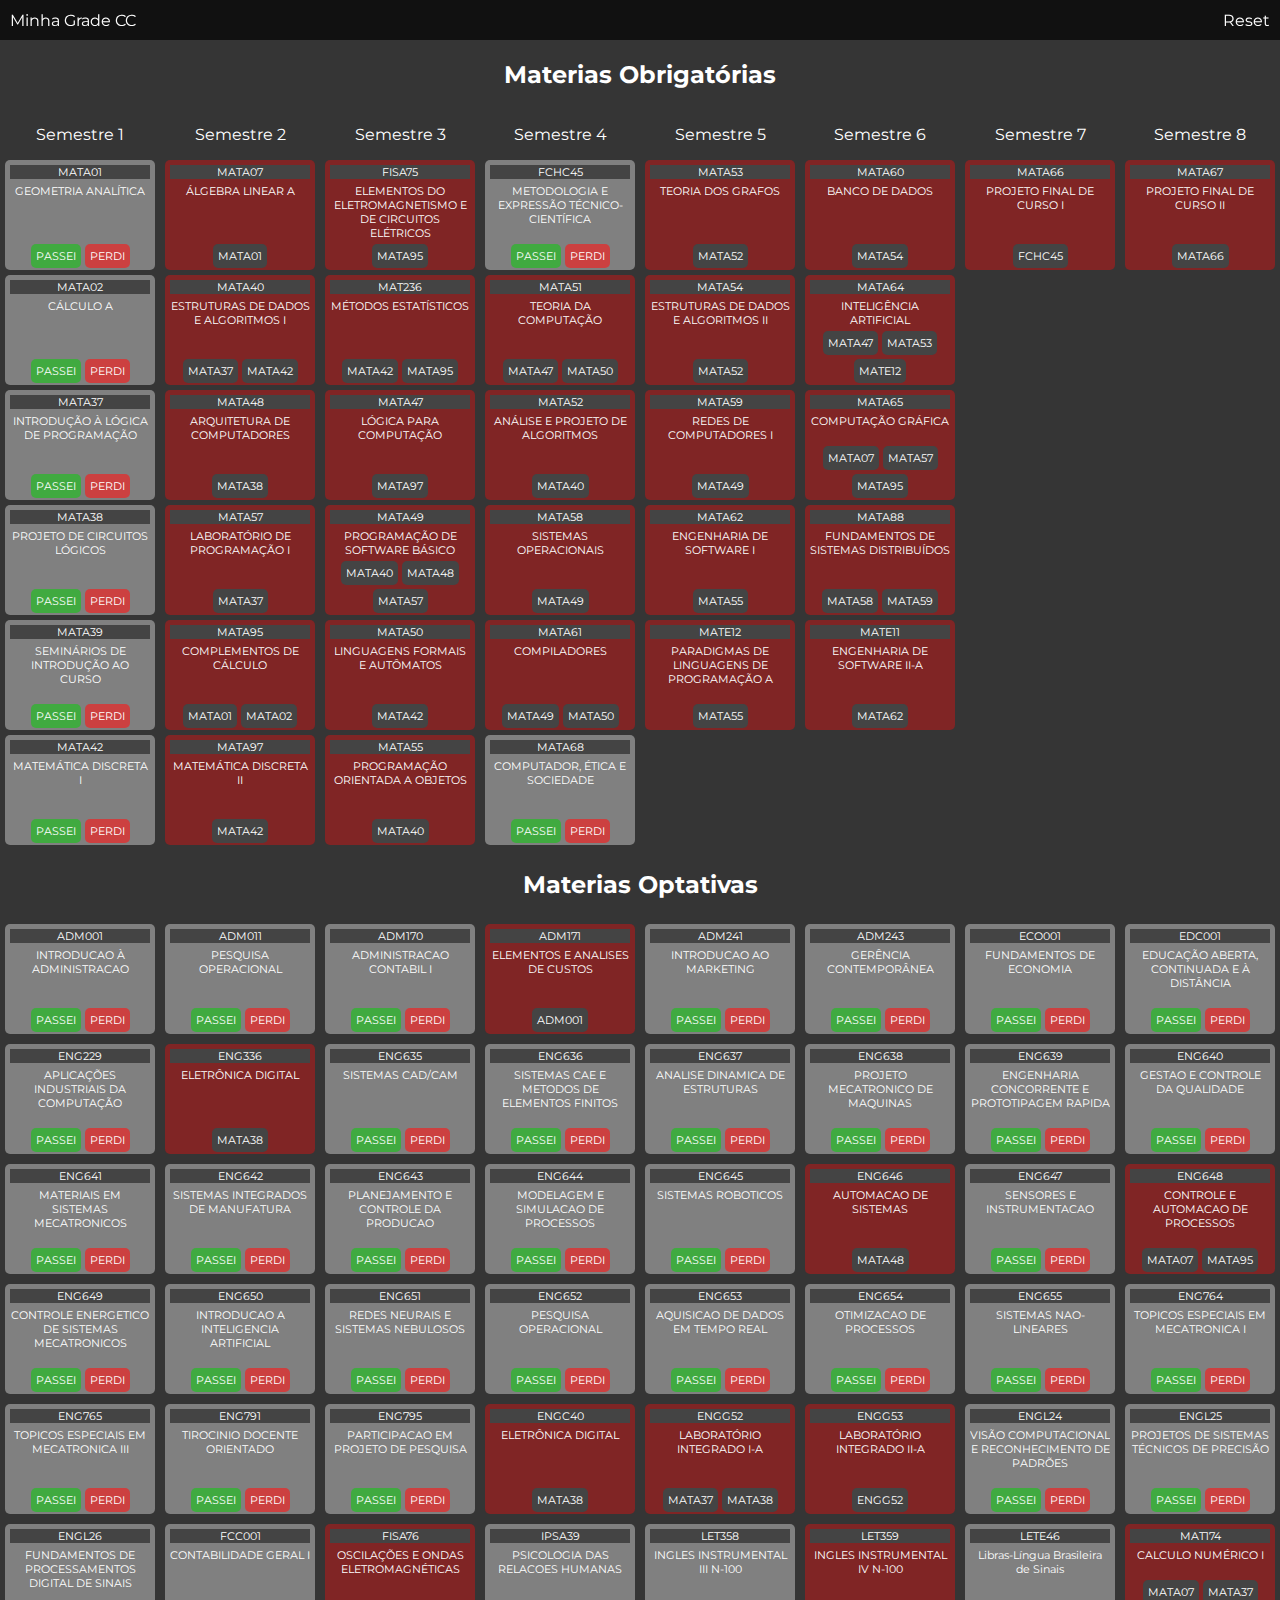
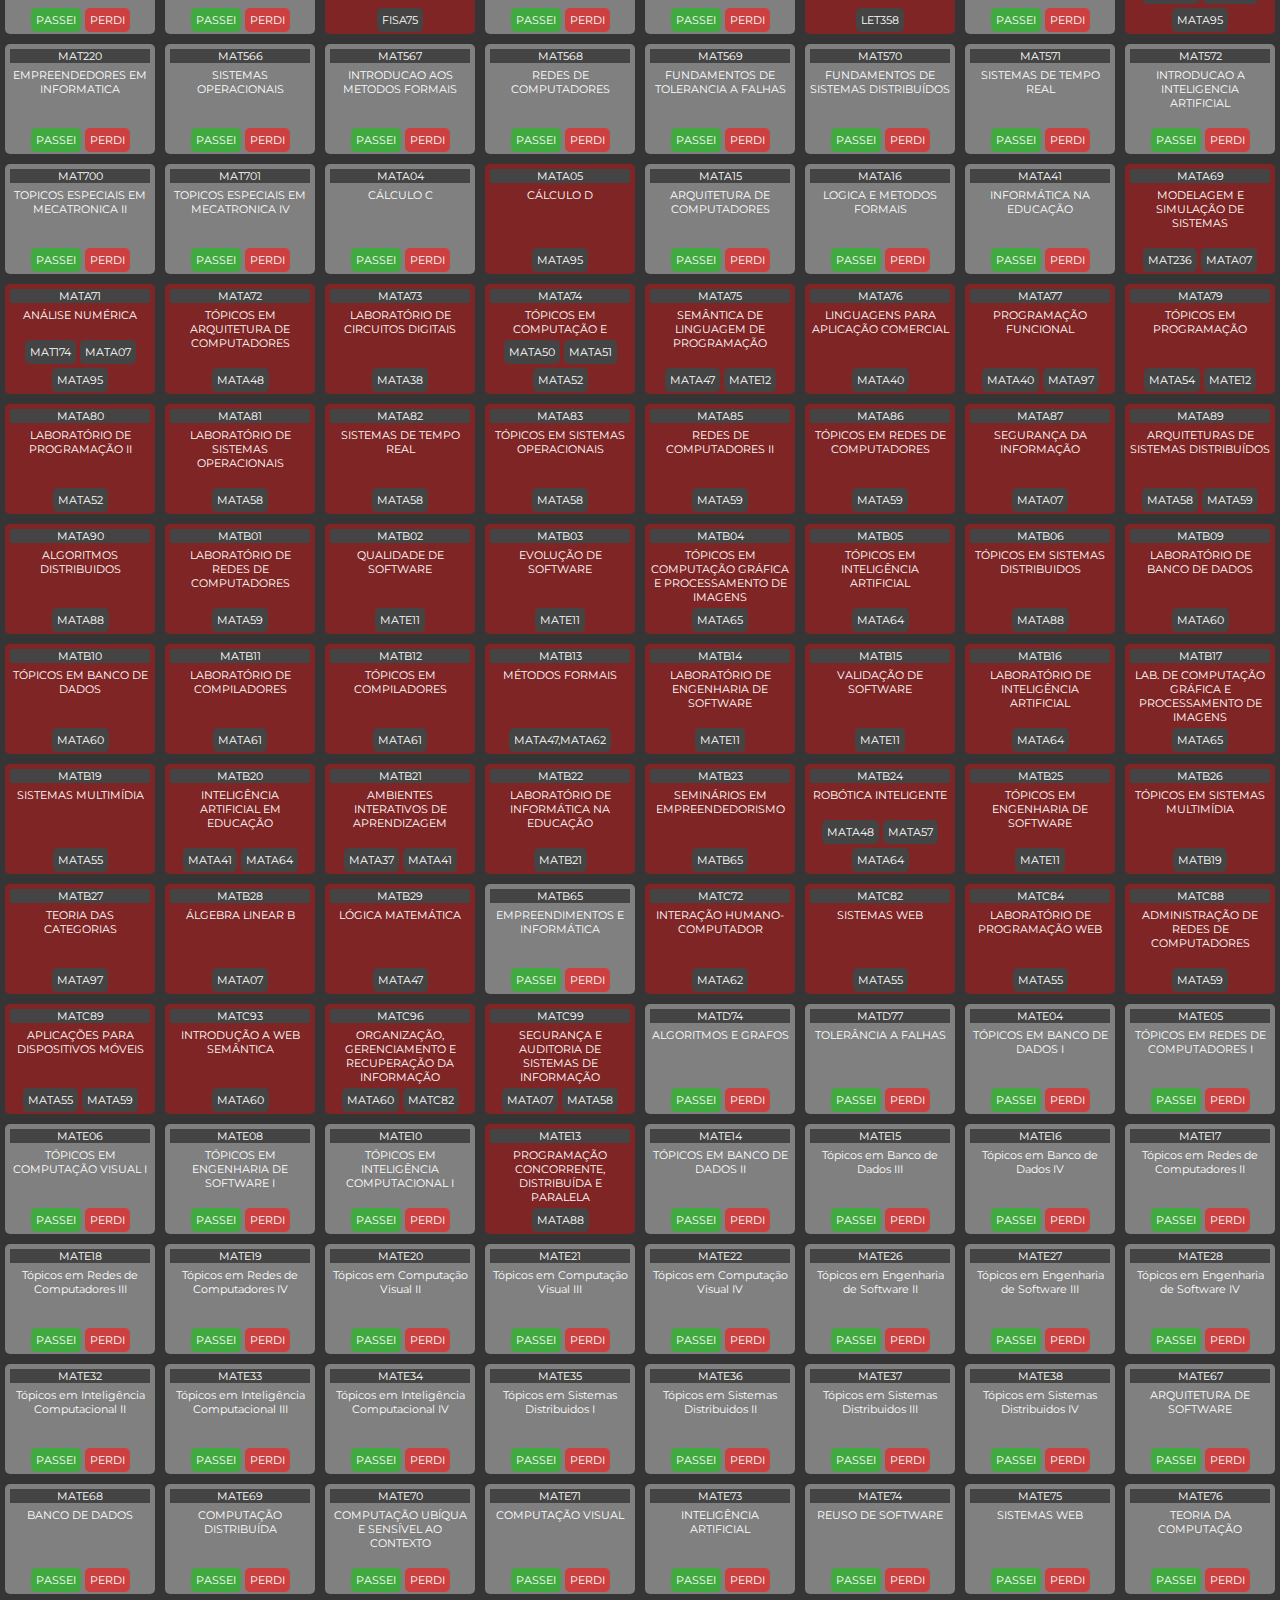
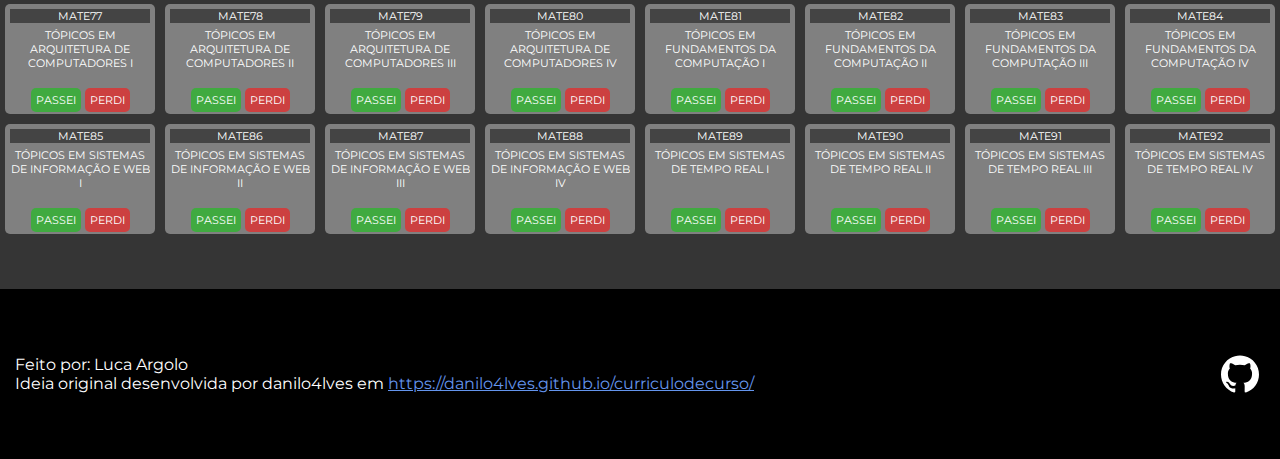
==== index.html @ 3784c31d "The actual initial commit" ====
<html>
    <head>
        <meta name="viewport" content="width=device-width, initial-scale=1.0">
        <title>Grade do Curso</title>
    </head>
    <style>
        @import url('https://fonts.googleapis.com/css?family=Montserrat');
        body {
            font-family: 'Montserrat', sans-serif;
            color: white;
            background: #353535;
            margin: 0px
        }
        #topnav {
            z-index: 10;
            position: fixed;
            width: 100%;
            height: 40px;
            background-color: rgba(0, 0, 0, 0.666);
            align-items: center;
            display: flex;
        }
        #topnav p {
            margin: 10px;
            min-width: fit-content;
        }
        #topnav a {
            width: auto;
            height: auto;
            margin: 10px;
        }
        #topnav a:hover {
            cursor: pointer;
        }
        #screen {
            text-align: center;
            position: absolute;
            top: 40px
        }
        #obligatory {
            display: flex;
            flex-wrap: wrap;
            justify-content: center;
        }
        #optative {
            display: flex;
            flex-wrap: wrap;
            justify-content: center;
        }
        footer {
            flex-grow: 0;
            background: #000000;
            color: white;
            text-align: left;
            display: flex;
            flex-direction: row;
            margin-top: 50px;
            padding-left: 15px;
            padding-right: 15px;
            padding-top: 50px;
            padding-bottom: 50px;
        }
        footer p {
            padding-right:5px;
        }
        .space {
            flex-grow: 1;
        }
        .component {
            width: 150px;
            height: 110px;
            border-radius: 5px;
            background-color: gray;
            transition: 0.25s;
            margin: 5px;
            display: flex;
            flex-direction: column;
            font-size: 11px;
        }
        .component p {
            margin: 5px;
            background-color: #444444;
        }
        .component a {
            height: 60px;
            margin-left: 5px;
            margin-right: 5px;
            overflow: hidden;
        }
        .status {
            display: flex;
            flex-wrap: wrap;
            justify-content: center;
        }
        .status p {
            margin: 2px;
            padding: 5px;
            border-radius: 5px;
            background-color: #444444;
        }
        .status p:hover {
            cursor: pointer;
            background-color: white;
            color: black;
        }
        .status .aprov {
            background-color: #40aa40;
        }
        .status .reprov {
            background-color: #cc4040;
        }
        
    </style>
    <body>
        <div id="topnav">
            <p>Minha Grade CC</p>
            <div class="space"></div>
            <a onclick="reset()">Reset</a>
        </div>
        <div id="screen">
            <h2>Materias Obrigatórias</h2>
            <div id="obligatory"></div>
            <h2>Materias Optativas</h2>
            <div id="optative"></div>
            <footer>
                <p>Feito por: Luca Argolo</br>Ideia original desenvolvida por danilo4lves em <a style="color:cornflowerblue" href="https://danilo4lves.github.io/curriculodecurso/">https://danilo4lves.github.io/curriculodecurso/</a></p>                <div class="space"></div>
                <div class="space"></div>
                <p><a href="https://github.com/Tutorial-Git-Latex/tutorial-git-latex.github.io">
                    <svg width="40px" height="38px" role="img" viewBox="0 0 24 24">
                        <path d="M12 .297c-6.63 0-12 5.373-12 12 0 5.303 3.438 9.8 8.205 11.385.6.113.82-.258.82-.577 0-.285-.01-1.04-.015-2.04-3.338.724-4.042-1.61-4.042-1.61C4.422 18.07 3.633 17.7 3.633 17.7c-1.087-.744.084-.729.084-.729 1.205.084 1.838 1.236 1.838 1.236 1.07 1.835 2.809 1.305 3.495.998.108-.776.417-1.305.76-1.605-2.665-.3-5.466-1.332-5.466-5.93 0-1.31.465-2.38 1.235-3.22-.135-.303-.54-1.523.105-3.176 0 0 1.005-.322 3.3 1.23.96-.267 1.98-.399 3-.405 1.02.006 2.04.138 3 .405 2.28-1.552 3.285-1.23 3.285-1.23.645 1.653.24 2.873.12 3.176.765.84 1.23 1.91 1.23 3.22 0 4.61-2.805 5.625-5.475 5.92.42.36.81 1.096.81 2.22 0 1.606-.015 2.896-.015 3.286 0 .315.21.69.825.57C20.565 22.092 24 17.592 24 12.297c0-6.627-5.373-12-12-12" fill="#FFFFFF"/>
                    </svg>
                </a></p>
            </footer>
        </div>
    </body>
    <script>
        let cachedJson
        let app = {}
        fetch("components.json")
            .then(response => response.json())
            .then(json => {
                let obligatory = {}
                for(let name in json["periods"]) {
                    let newDiv = document.createElement("div")
                    newDiv.className = "period"
                    let title = document.createElement("p")
                    title.innerHTML = name
                    newDiv.appendChild(title)
                    for(let component in json["periods"][name]) {
                        obligatory[json["periods"][name][component]] = true
                        let newDiv2 = document.createElement("div")
                        newDiv2.className = "component"
                        newDiv2.id = json["periods"][name][component]
                        newDiv2.innerHTML = "<p>"+json["periods"][name][component]+"</p><a>"+json["components"][json["periods"][name][component]]["name"]+"</a><div class=\"status\"></div>"
                        newDiv.appendChild(newDiv2)
                    }
                    document.getElementById("obligatory").appendChild(newDiv)
                }
                for(let name in json["components"]) {
                    if(!obligatory[name]) {
                        let newDiv = document.createElement("div")
                        newDiv.className = "component"
                        newDiv.id = name
                        newDiv.innerHTML = "<p>"+name+"</p><a>"+json["components"][name]["name"]+"</a><div class=\"status\"></div>"
                        document.getElementById("optative").appendChild(newDiv)
                    } 
                }
                cachedJson = json
                updateElements()
            });
        function reset() {
            app = {}
            updateElements()
        }
        function sleep(ms) {
            return new Promise(resolve => setTimeout(resolve, ms));
        }
        function updateElements() {  
            for(let a in app) {
                if(app[a]) {
                    for(b in cachedJson["components"][a]["requirements"]) {
                        if(!app[cachedJson["components"][a]["requirements"][b]]) {
                            app[a] = false;
                            updateElements()
                            return
                        }
                    }
                }
            }
            [].forEach.call(document.getElementsByClassName("component"), function(div) {
                let available = true
                for(let req in cachedJson["components"][div.id]["requirements"]) {
                    if(!app[cachedJson["components"][div.id]["requirements"][req]]) {
                        available = false
                        break
                    }
                }
                div.getElementsByClassName("status")[0].innerHTML = ""
                if(available) {
                    div.style = ""
                    let aprovBtn = document.createElement("p")
                    aprovBtn.innerText = "PASSEI"
                    aprovBtn.classList.add("aprov")
                    aprovBtn.onclick = function() {
                        app[div.id] = true
                        updateElements()
                    }
                    let reprovBtn = document.createElement("p")
                    reprovBtn.innerText = "PERDI"
                    reprovBtn.classList.add("reprov")
                    reprovBtn.onclick = function() {
                        app[div.id] = false
                        updateElements()
                    }
                    div.getElementsByClassName("status")[0].appendChild(aprovBtn)
                    div.getElementsByClassName("status")[0].appendChild(reprovBtn)
                }else{
                    div.style = "background-color: #802525"
                    for(r in cachedJson["components"][div.id]["requirements"]) {
                        let req = cachedJson["components"][div.id]["requirements"][r]
                        if(!app[req]) {
                            let p = document.createElement("p")
                            p.innerText = req
                            p.onclick = async function() {
                                let e = document.getElementById(req)
                                e.scrollIntoView({block: "center"})
                                e.style = "background-color: #FFFFFF; color: black"
                                await sleep(500)
                                updateElements()
                            }
                            div.getElementsByClassName("status")[0].appendChild(p)
                        }
                    }
                }
                if(app[div.id]) div.style = "background-color: #256025"

            })
        }
    </script>
</html>
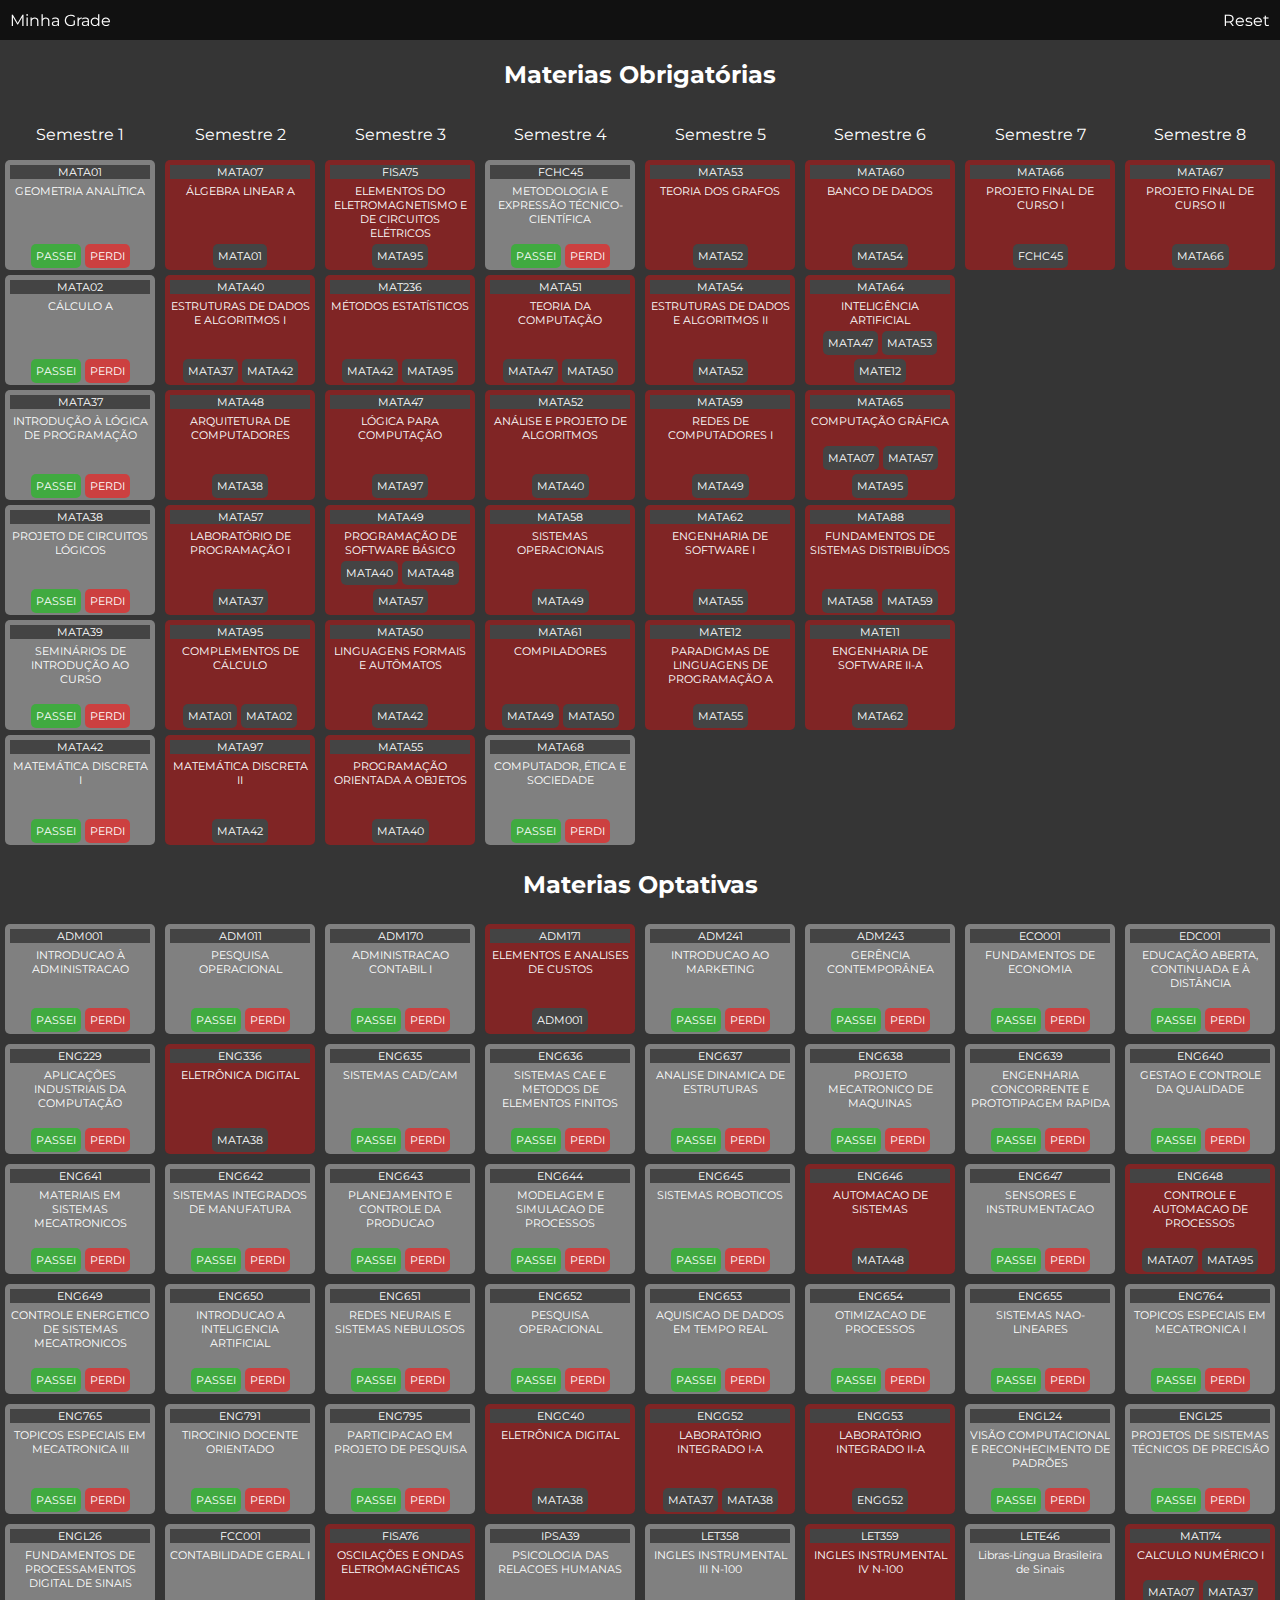
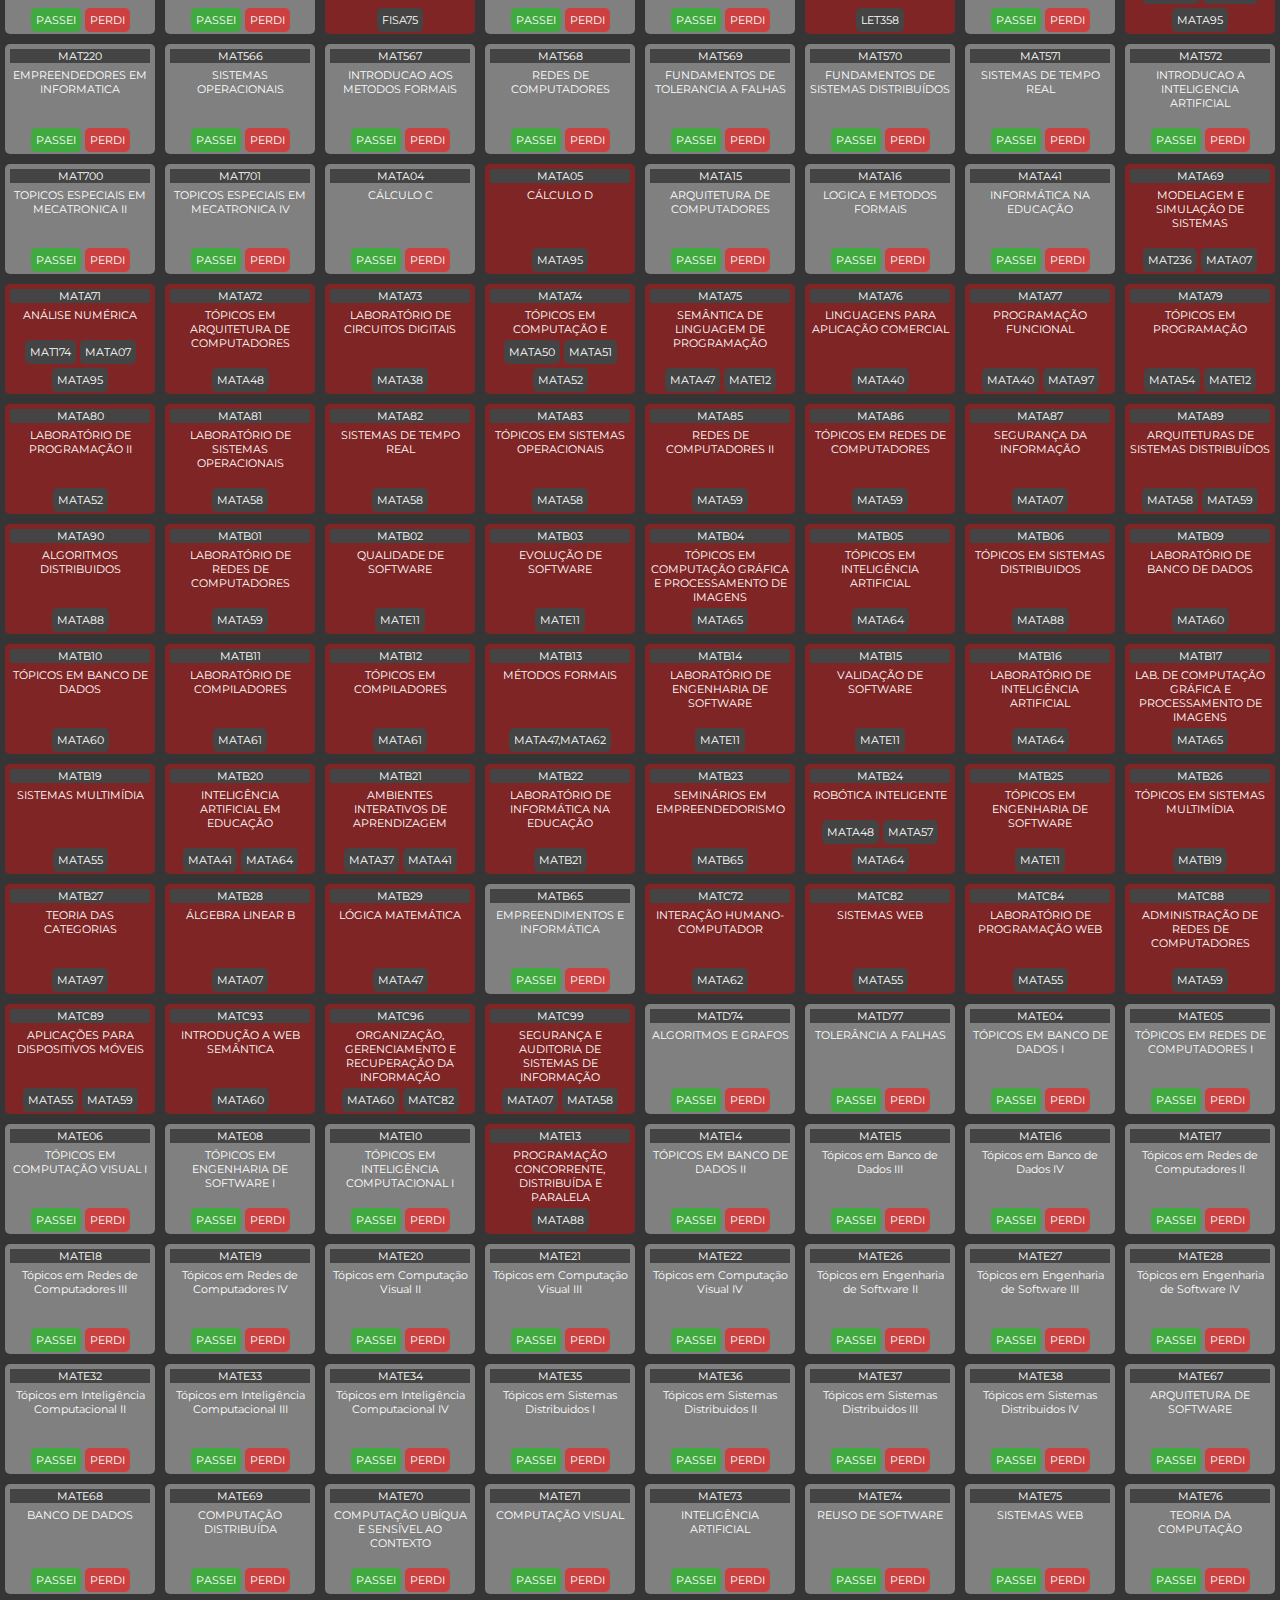
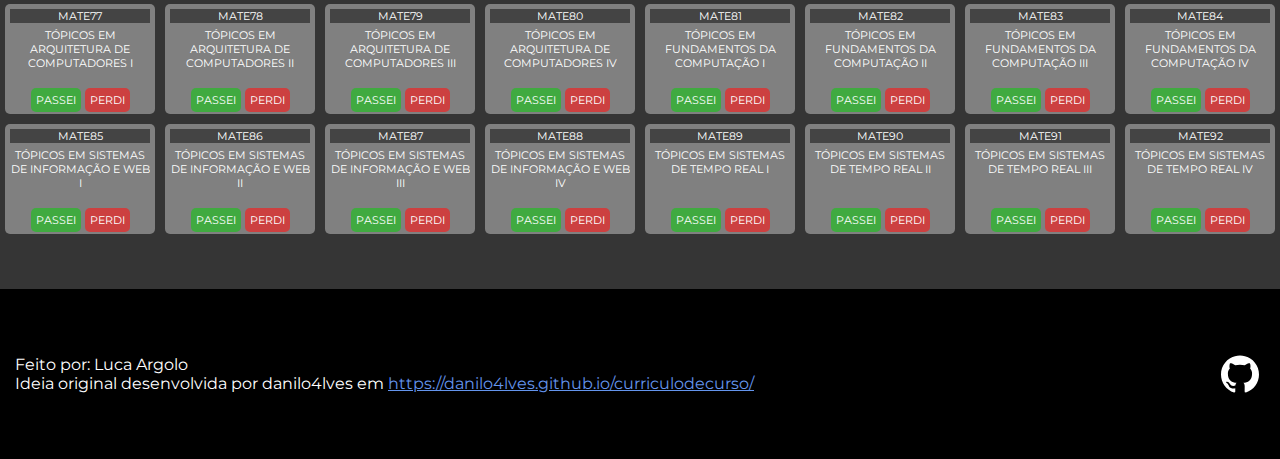
==== commit c5dff2ed: "Making stuff prettier" ====
--- a/index.html
+++ b/index.html
@@ -3,117 +3,10 @@
         <meta name="viewport" content="width=device-width, initial-scale=1.0">
         <title>Grade do Curso</title>
     </head>
-    <style>
-        @import url('https://fonts.googleapis.com/css?family=Montserrat');
-        body {
-            font-family: 'Montserrat', sans-serif;
-            color: white;
-            background: #353535;
-            margin: 0px
-        }
-        #topnav {
-            z-index: 10;
-            position: fixed;
-            width: 100%;
-            height: 40px;
-            background-color: rgba(0, 0, 0, 0.666);
-            align-items: center;
-            display: flex;
-        }
-        #topnav p {
-            margin: 10px;
-            min-width: fit-content;
-        }
-        #topnav a {
-            width: auto;
-            height: auto;
-            margin: 10px;
-        }
-        #topnav a:hover {
-            cursor: pointer;
-        }
-        #screen {
-            text-align: center;
-            position: absolute;
-            top: 40px
-        }
-        #obligatory {
-            display: flex;
-            flex-wrap: wrap;
-            justify-content: center;
-        }
-        #optative {
-            display: flex;
-            flex-wrap: wrap;
-            justify-content: center;
-        }
-        footer {
-            flex-grow: 0;
-            background: #000000;
-            color: white;
-            text-align: left;
-            display: flex;
-            flex-direction: row;
-            margin-top: 50px;
-            padding-left: 15px;
-            padding-right: 15px;
-            padding-top: 50px;
-            padding-bottom: 50px;
-        }
-        footer p {
-            padding-right:5px;
-        }
-        .space {
-            flex-grow: 1;
-        }
-        .component {
-            width: 150px;
-            height: 110px;
-            border-radius: 5px;
-            background-color: gray;
-            transition: 0.25s;
-            margin: 5px;
-            display: flex;
-            flex-direction: column;
-            font-size: 11px;
-        }
-        .component p {
-            margin: 5px;
-            background-color: #444444;
-        }
-        .component a {
-            height: 60px;
-            margin-left: 5px;
-            margin-right: 5px;
-            overflow: hidden;
-        }
-        .status {
-            display: flex;
-            flex-wrap: wrap;
-            justify-content: center;
-        }
-        .status p {
-            margin: 2px;
-            padding: 5px;
-            border-radius: 5px;
-            background-color: #444444;
-        }
-        .status p:hover {
-            cursor: pointer;
-            background-color: white;
-            color: black;
-        }
-        .status .aprov {
-            background-color: #40aa40;
-        }
-        .status .reprov {
-            background-color: #cc4040;
-        }
-        
-    </style>
+    <link href="style.css" rel="stylesheet" type="text/css">
     <body>
         <div id="topnav">
-            <p>Minha Grade CC</p>
+            <p>Minha Grade</p>
             <div class="space"></div>
             <a onclick="reset()">Reset</a>
         </div>
@@ -133,108 +26,5 @@
             </footer>
         </div>
     </body>
-    <script>
-        let cachedJson
-        let app = {}
-        fetch("components.json")
-            .then(response => response.json())
-            .then(json => {
-                let obligatory = {}
-                for(let name in json["periods"]) {
-                    let newDiv = document.createElement("div")
-                    newDiv.className = "period"
-                    let title = document.createElement("p")
-                    title.innerHTML = name
-                    newDiv.appendChild(title)
-                    for(let component in json["periods"][name]) {
-                        obligatory[json["periods"][name][component]] = true
-                        let newDiv2 = document.createElement("div")
-                        newDiv2.className = "component"
-                        newDiv2.id = json["periods"][name][component]
-                        newDiv2.innerHTML = "<p>"+json["periods"][name][component]+"</p><a>"+json["components"][json["periods"][name][component]]["name"]+"</a><div class=\"status\"></div>"
-                        newDiv.appendChild(newDiv2)
-                    }
-                    document.getElementById("obligatory").appendChild(newDiv)
-                }
-                for(let name in json["components"]) {
-                    if(!obligatory[name]) {
-                        let newDiv = document.createElement("div")
-                        newDiv.className = "component"
-                        newDiv.id = name
-                        newDiv.innerHTML = "<p>"+name+"</p><a>"+json["components"][name]["name"]+"</a><div class=\"status\"></div>"
-                        document.getElementById("optative").appendChild(newDiv)
-                    } 
-                }
-                cachedJson = json
-                updateElements()
-            });
-        function reset() {
-            app = {}
-            updateElements()
-        }
-        function sleep(ms) {
-            return new Promise(resolve => setTimeout(resolve, ms));
-        }
-        function updateElements() {  
-            for(let a in app) {
-                if(app[a]) {
-                    for(b in cachedJson["components"][a]["requirements"]) {
-                        if(!app[cachedJson["components"][a]["requirements"][b]]) {
-                            app[a] = false;
-                            updateElements()
-                            return
-                        }
-                    }
-                }
-            }
-            [].forEach.call(document.getElementsByClassName("component"), function(div) {
-                let available = true
-                for(let req in cachedJson["components"][div.id]["requirements"]) {
-                    if(!app[cachedJson["components"][div.id]["requirements"][req]]) {
-                        available = false
-                        break
-                    }
-                }
-                div.getElementsByClassName("status")[0].innerHTML = ""
-                if(available) {
-                    div.style = ""
-                    let aprovBtn = document.createElement("p")
-                    aprovBtn.innerText = "PASSEI"
-                    aprovBtn.classList.add("aprov")
-                    aprovBtn.onclick = function() {
-                        app[div.id] = true
-                        updateElements()
-                    }
-                    let reprovBtn = document.createElement("p")
-                    reprovBtn.innerText = "PERDI"
-                    reprovBtn.classList.add("reprov")
-                    reprovBtn.onclick = function() {
-                        app[div.id] = false
-                        updateElements()
-                    }
-                    div.getElementsByClassName("status")[0].appendChild(aprovBtn)
-                    div.getElementsByClassName("status")[0].appendChild(reprovBtn)
-                }else{
-                    div.style = "background-color: #802525"
-                    for(r in cachedJson["components"][div.id]["requirements"]) {
-                        let req = cachedJson["components"][div.id]["requirements"][r]
-                        if(!app[req]) {
-                            let p = document.createElement("p")
-                            p.innerText = req
-                            p.onclick = async function() {
-                                let e = document.getElementById(req)
-                                e.scrollIntoView({block: "center"})
-                                e.style = "background-color: #FFFFFF; color: black"
-                                await sleep(500)
-                                updateElements()
-                            }
-                            div.getElementsByClassName("status")[0].appendChild(p)
-                        }
-                    }
-                }
-                if(app[div.id]) div.style = "background-color: #256025"
-
-            })
-        }
-    </script>
+    <script src="script.js"></script>
 </html>--- a/style.css
+++ b/style.css
@@ -0,0 +1,106 @@
+@import url('https://fonts.googleapis.com/css?family=Montserrat');
+body {
+    font-family: 'Montserrat', sans-serif;
+    color: white;
+    background: #353535;
+    margin: 0px
+}
+#topnav {
+    z-index: 10;
+    position: fixed;
+    width: 100%;
+    height: 40px;
+    background-color: rgba(0, 0, 0, 0.666);
+    align-items: center;
+    display: flex;
+}
+#topnav p {
+    margin: 10px;
+    min-width: fit-content;
+}
+#topnav a {
+    width: auto;
+    height: auto;
+    margin: 10px;
+}
+#topnav a:hover {
+    cursor: pointer;
+}
+#screen {
+    text-align: center;
+    position: absolute;
+    width: 100%;
+    top: 40px
+}
+#obligatory {
+    display: flex;
+    flex-wrap: wrap;
+    justify-content: center;
+}
+#optative {
+    display: flex;
+    flex-wrap: wrap;
+    justify-content: center;
+}
+footer {
+    flex-grow: 0;
+    background: #000000;
+    color: white;
+    text-align: left;
+    display: flex;
+    flex-direction: row;
+    margin-top: 50px;
+    padding-left: 15px;
+    padding-right: 15px;
+    padding-top: 50px;
+    padding-bottom: 50px;
+}
+footer p {
+    padding-right:5px;
+}
+.space {
+    flex-grow: 1;
+}
+.component {
+    width: 150px;
+    height: 110px;
+    border-radius: 5px;
+    background-color: gray;
+    transition: 0.25s;
+    margin: 5px;
+    display: flex;
+    flex-direction: column;
+    font-size: 11px;
+}
+.component p {
+    margin: 5px;
+    background-color: #444444;
+}
+.component a {
+    height: 60px;
+    margin-left: 5px;
+    margin-right: 5px;
+    overflow: hidden;
+}
+.status {
+    display: flex;
+    flex-wrap: wrap;
+    justify-content: center;
+}
+.status p {
+    margin: 2px;
+    padding: 5px;
+    border-radius: 5px;
+    background-color: #444444;
+}
+.status p:hover {
+    cursor: pointer;
+    background-color: white;
+    color: black;
+}
+.status .aprov {
+    background-color: #40aa40;
+}
+.status .reprov {
+    background-color: #cc4040;
+}
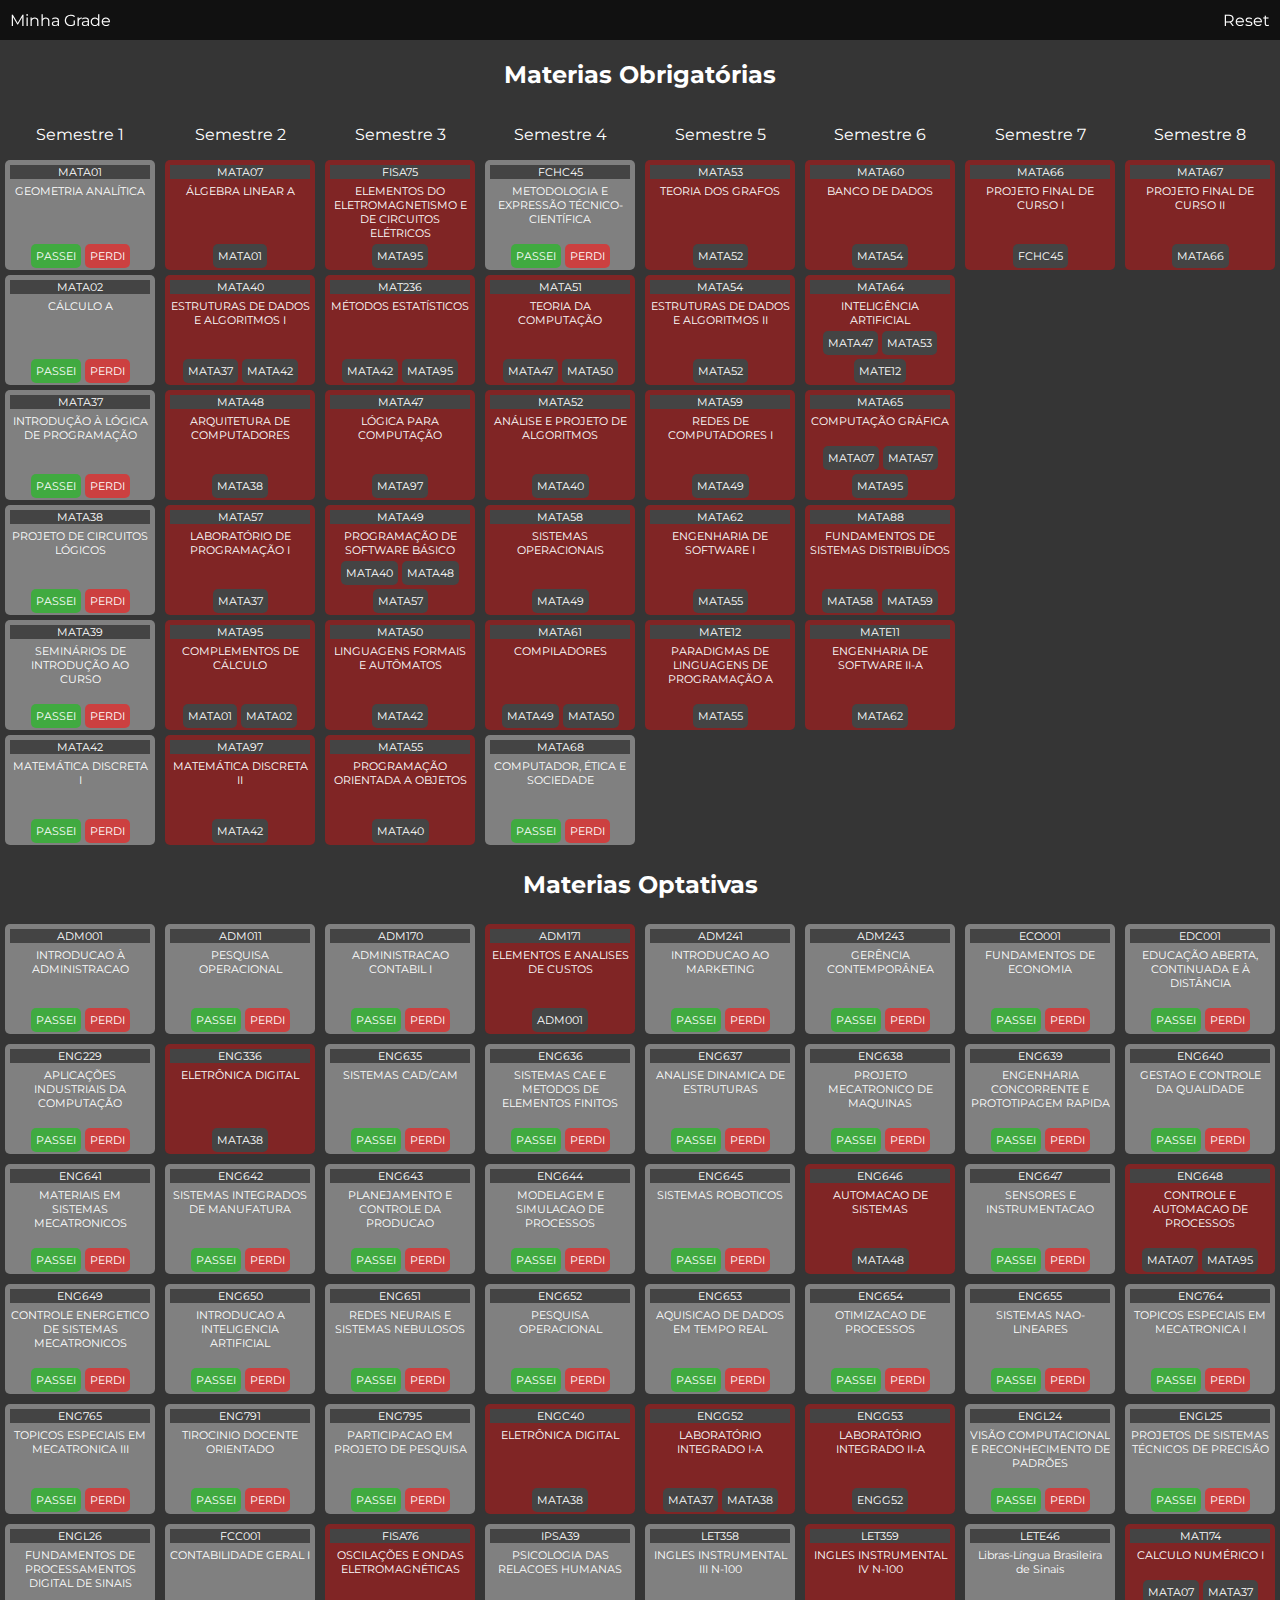
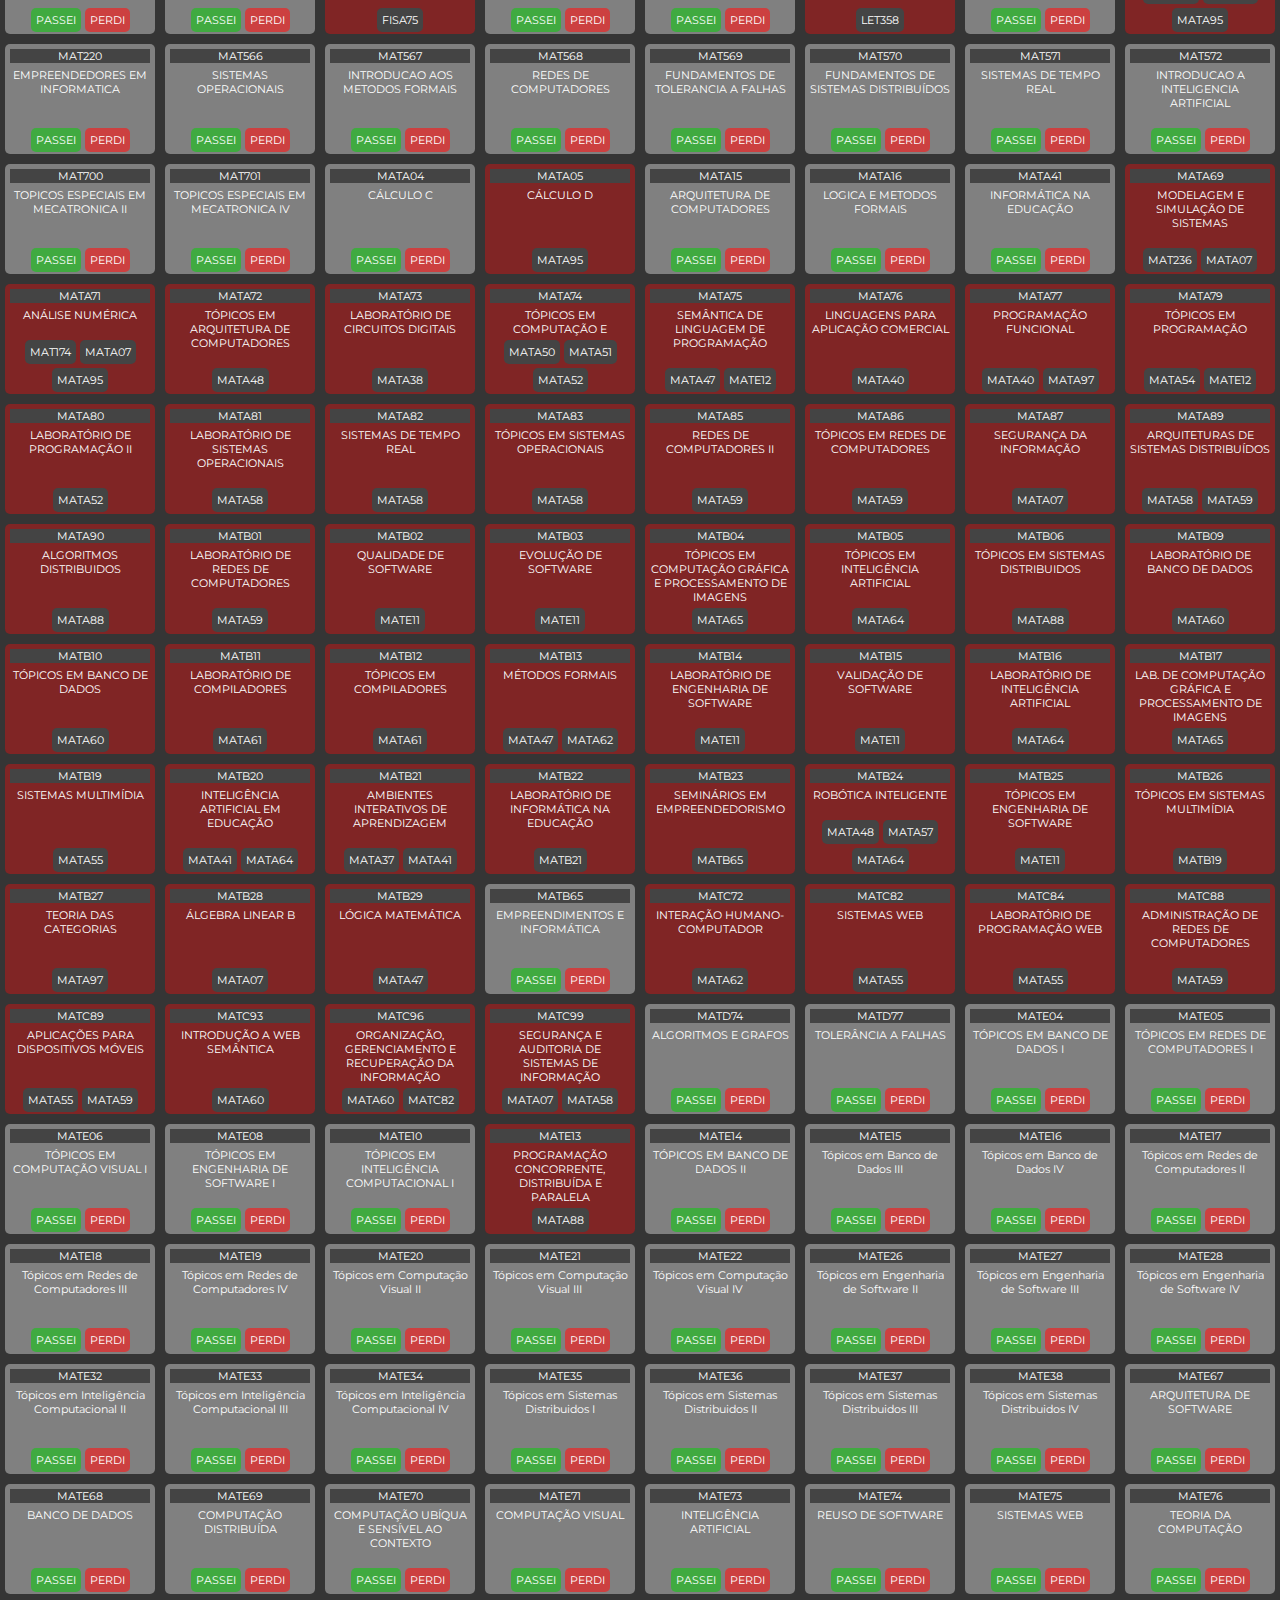
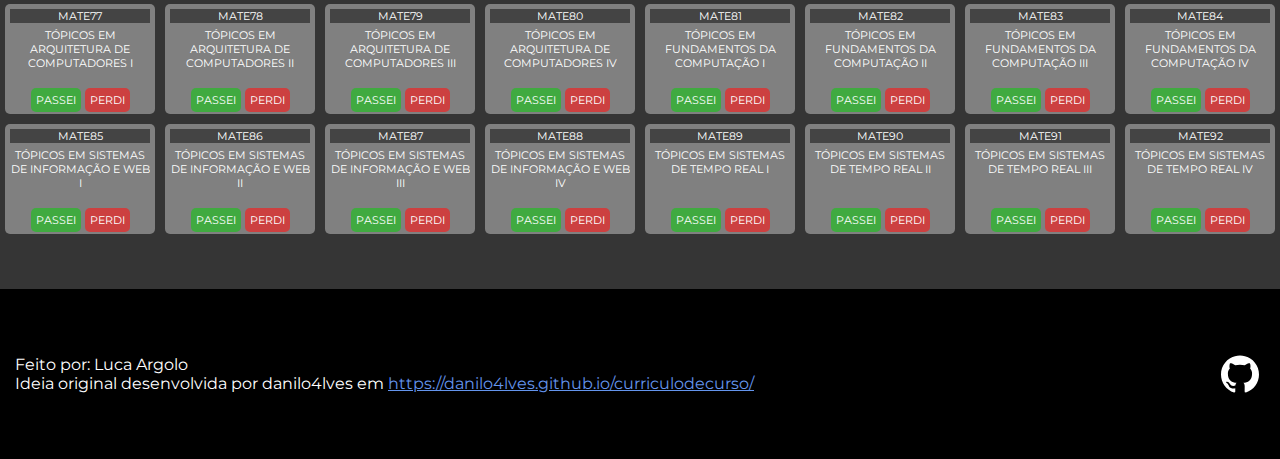
==== commit a1314cef: "Update index.html" ====
--- a/index.html
+++ b/index.html
@@ -18,7 +18,7 @@
             <footer>
                 <p>Feito por: Luca Argolo</br>Ideia original desenvolvida por danilo4lves em <a style="color:cornflowerblue" href="https://danilo4lves.github.io/curriculodecurso/">https://danilo4lves.github.io/curriculodecurso/</a></p>                <div class="space"></div>
                 <div class="space"></div>
-                <p><a href="https://github.com/Tutorial-Git-Latex/tutorial-git-latex.github.io">
+                <p><a href="https://github.com/lucaargolo/minha-grade/">
                     <svg width="40px" height="38px" role="img" viewBox="0 0 24 24">
                         <path d="M12 .297c-6.63 0-12 5.373-12 12 0 5.303 3.438 9.8 8.205 11.385.6.113.82-.258.82-.577 0-.285-.01-1.04-.015-2.04-3.338.724-4.042-1.61-4.042-1.61C4.422 18.07 3.633 17.7 3.633 17.7c-1.087-.744.084-.729.084-.729 1.205.084 1.838 1.236 1.838 1.236 1.07 1.835 2.809 1.305 3.495.998.108-.776.417-1.305.76-1.605-2.665-.3-5.466-1.332-5.466-5.93 0-1.31.465-2.38 1.235-3.22-.135-.303-.54-1.523.105-3.176 0 0 1.005-.322 3.3 1.23.96-.267 1.98-.399 3-.405 1.02.006 2.04.138 3 .405 2.28-1.552 3.285-1.23 3.285-1.23.645 1.653.24 2.873.12 3.176.765.84 1.23 1.91 1.23 3.22 0 4.61-2.805 5.625-5.475 5.92.42.36.81 1.096.81 2.22 0 1.606-.015 2.896-.015 3.286 0 .315.21.69.825.57C20.565 22.092 24 17.592 24 12.297c0-6.627-5.373-12-12-12" fill="#FFFFFF"/>
                     </svg>
@@ -27,4 +27,4 @@
         </div>
     </body>
     <script src="script.js"></script>
-</html>+</html>
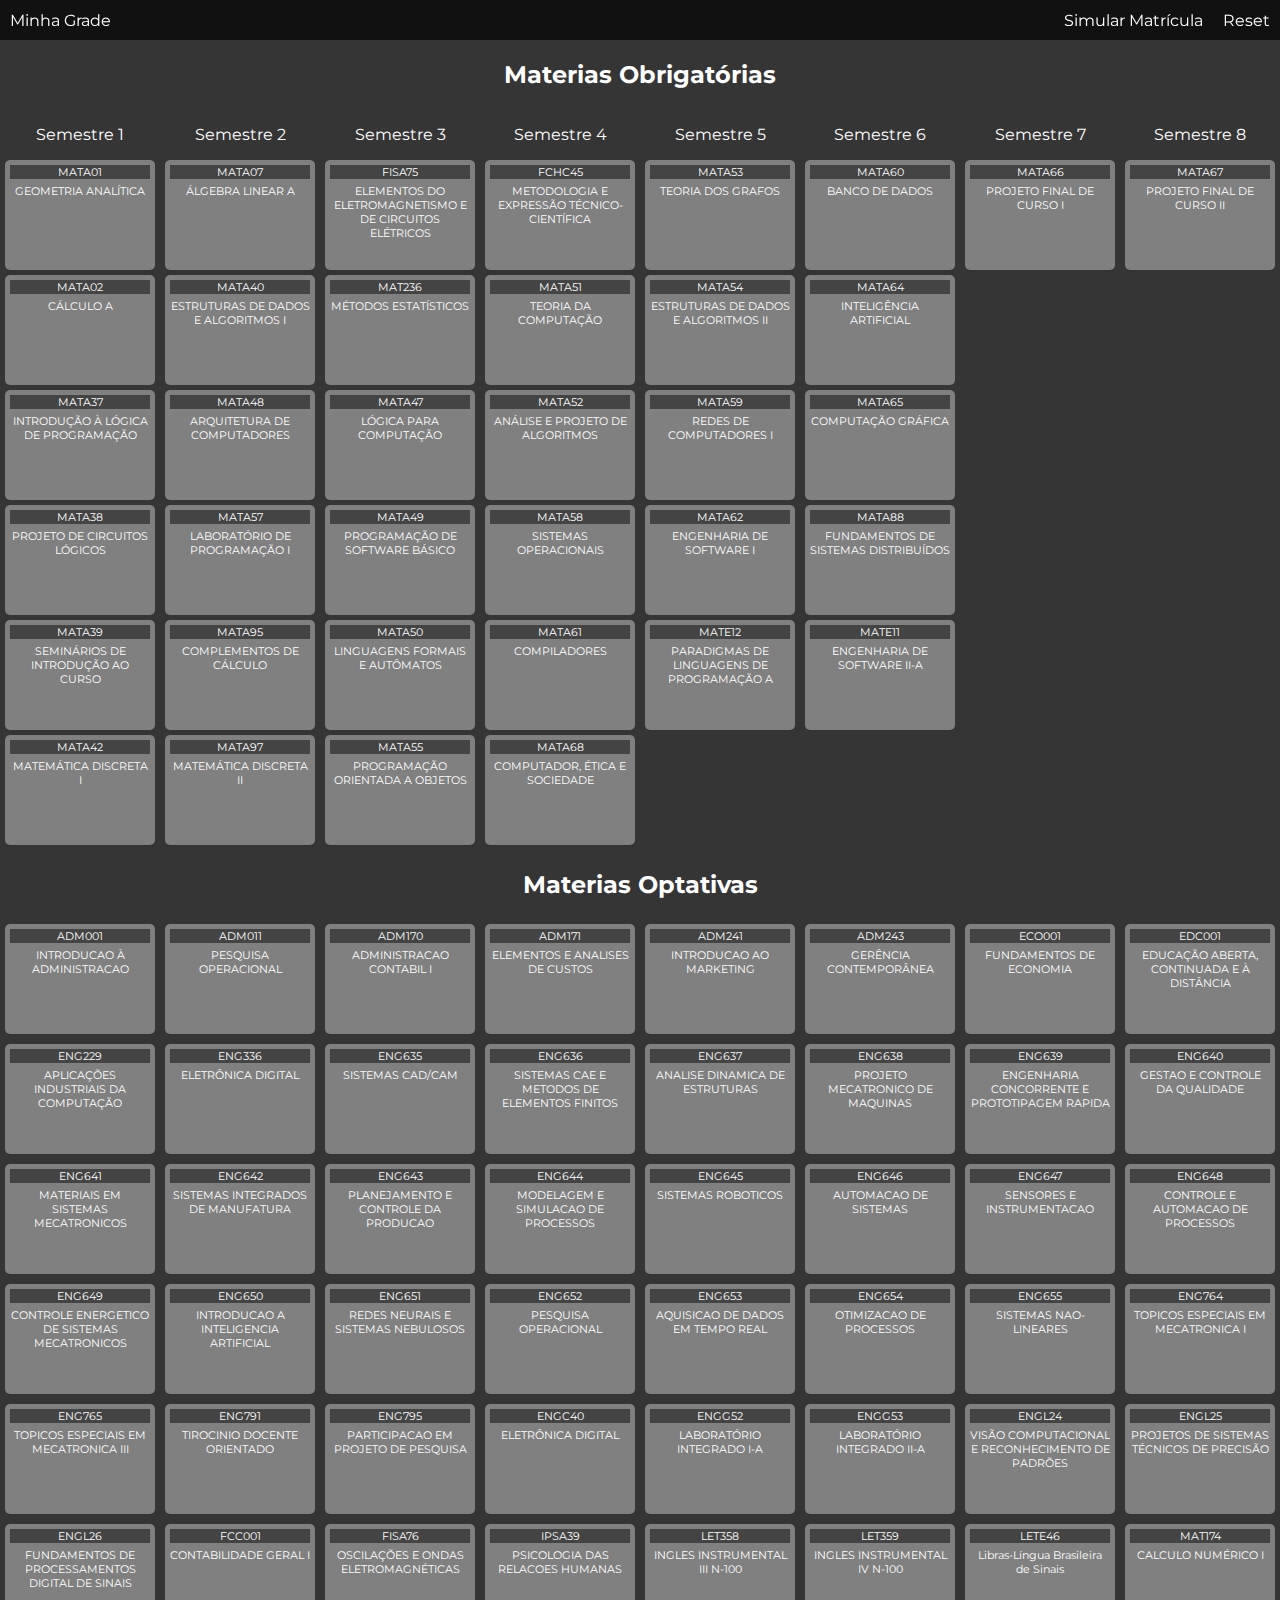
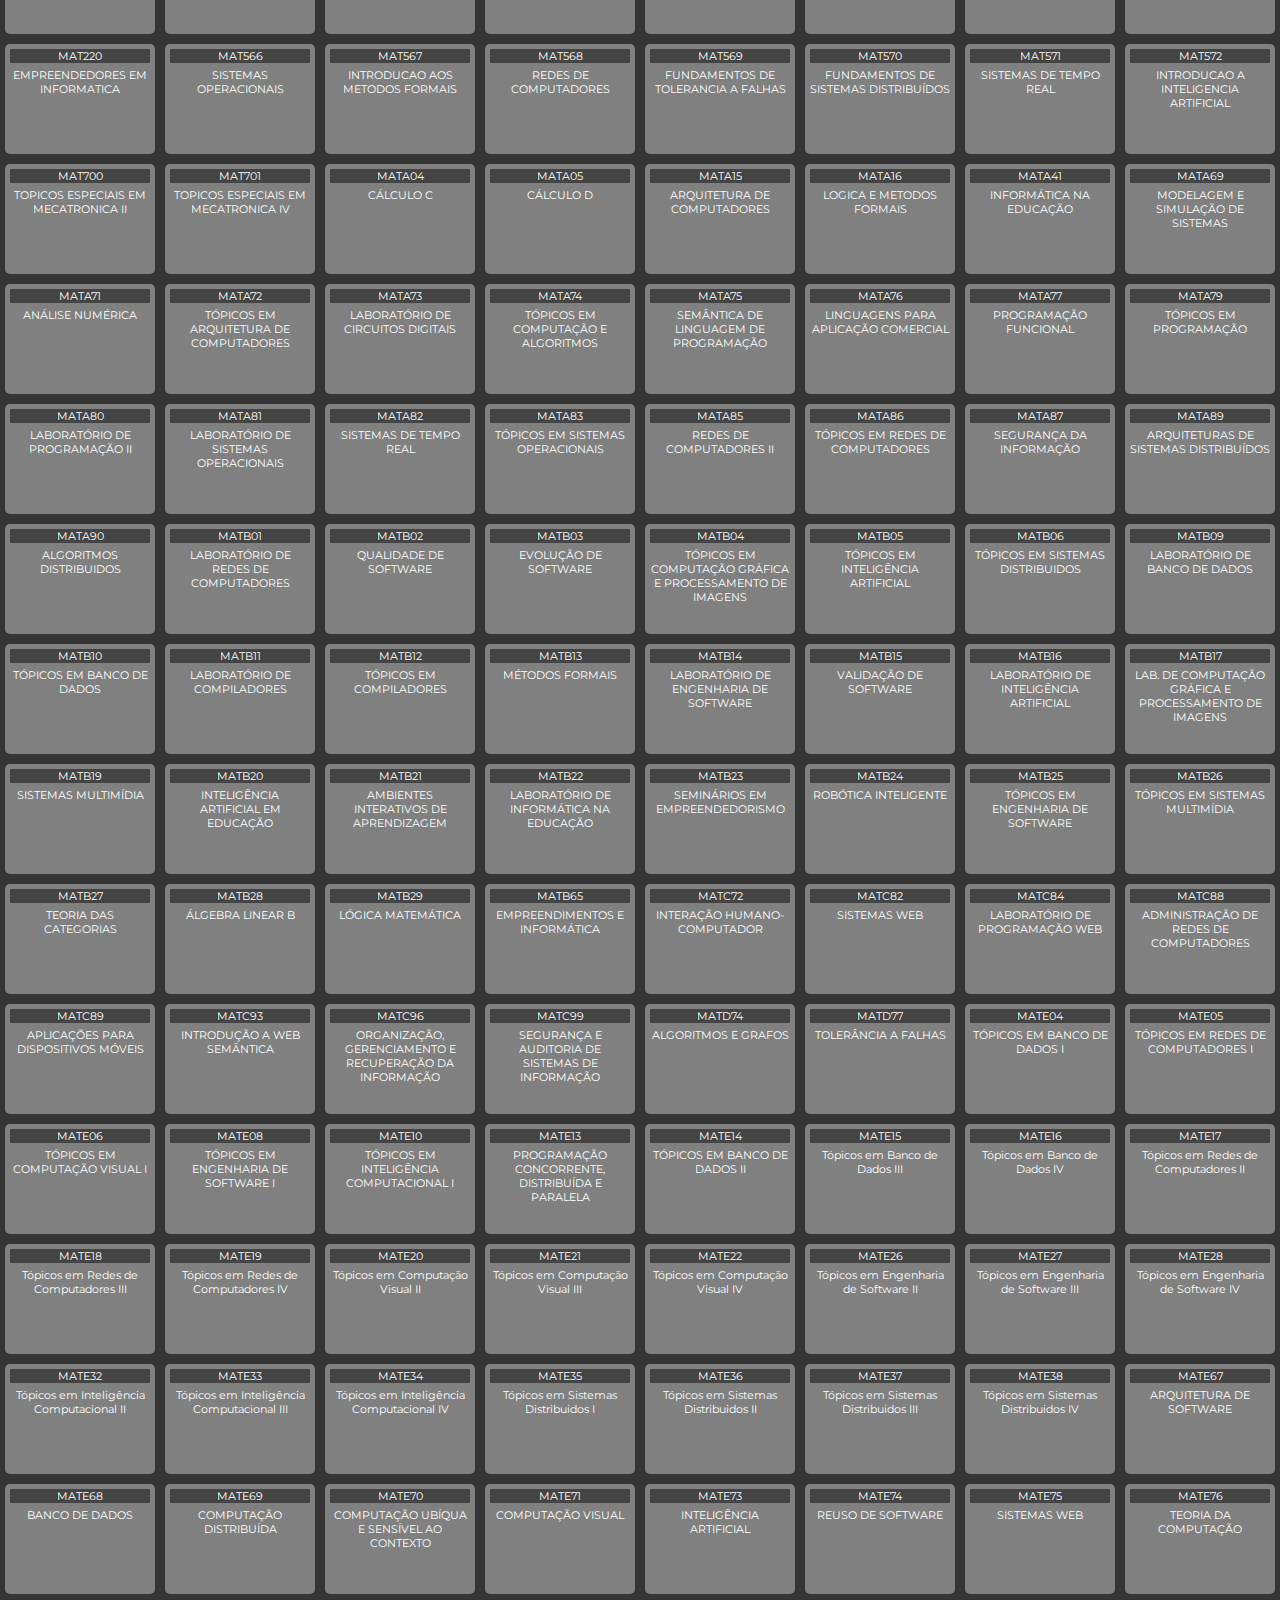
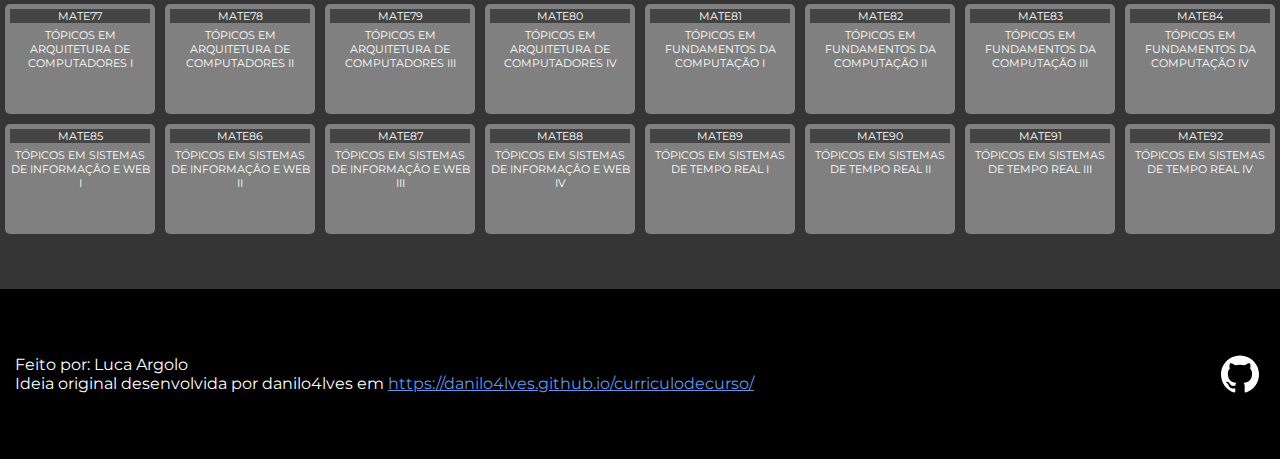
==== commit e189e403: "Hacked together a semester planning simulator for your desired classes." ====
--- a/index.html
+++ b/index.html
@@ -3,11 +3,12 @@
         <meta name="viewport" content="width=device-width, initial-scale=1.0">
         <title>Grade do Curso</title>
     </head>
-    <link href="style.css" rel="stylesheet" type="text/css">
+    <link href="./style.css" rel="stylesheet" type="text/css">
     <body>
         <div id="topnav">
             <p>Minha Grade</p>
             <div class="space"></div>
+            <a href="./simulate.html">Simular Matrícula</a>
             <a onclick="reset()">Reset</a>
         </div>
         <div id="screen">
@@ -26,5 +27,5 @@
             </footer>
         </div>
     </body>
-    <script src="script.js"></script>
+    <script src="index.js"></script>
 </html>
--- a/style.css
+++ b/style.css
@@ -1,4 +1,10 @@
 @import url('https://fonts.googleapis.com/css?family=Montserrat');
+h3 {
+    margin-bottom: 0px;
+}
+h5 {
+    margin-top: 0px;
+}
 body {
     font-family: 'Montserrat', sans-serif;
     color: white;
@@ -22,11 +28,16 @@
     width: auto;
     height: auto;
     margin: 10px;
+    color: white;
+    text-decoration: none;
 }
 #topnav a:hover {
     cursor: pointer;
 }
 #screen {
+    display: flex;
+    flex-direction: column;
+    height: 100%;
     text-align: center;
     position: absolute;
     width: 100%;
@@ -38,6 +49,11 @@
     justify-content: center;
 }
 #optative {
+    display: flex;
+    flex-wrap: wrap;
+    justify-content: center;
+}
+#simulate {
     display: flex;
     flex-wrap: wrap;
     justify-content: center;
@@ -104,3 +120,111 @@
 .status .reprov {
     background-color: #cc4040;
 }
+.status .subst {
+    background-color: #aa9a40;
+}
+
+.classes {
+    background-color: gray;
+    margin: 5px;
+    padding: 20px;
+    border-radius: 5px;
+}
+
+.search {
+    display: flex;
+    margin: 5px;
+    border-radius: 5px;
+    background-color: #444444;
+    width: 300px;
+}
+
+.search input {
+    color: #FFFFFF;
+    padding: 0px 10px 0px 10px;
+    font-size: medium;
+    width: 100%;
+    background-color: #444444;
+    border-radius: 5px;
+    border:0;
+    outline:0;
+}
+
+.search svg {
+    transform: scale(0.5);
+}
+
+.classes input:focus {
+    outline: none!important;
+}
+
+#classes::-webkit-scrollbar {
+    display: none;
+}
+#classes {
+    -ms-overflow-style: none;
+    scrollbar-width: none;
+    overflow-y: scroll;
+    height: 600px;
+    max-height: 600px;
+}
+#classes .component {
+    min-height: 110px;
+    height: fit-content;
+    background-color: #121212;
+}
+#classes .component a {
+    height: auto;
+    margin-left: 5px;
+    margin-right: 5px;
+    overflow: visible;
+}
+.hour {
+    width: 100px;
+}
+.component .obrig {
+    background-color: rgb(114, 0, 0);
+}
+.component .optat {
+    background-color: rgb(158, 103, 0);
+}
+.large {
+    width: 300px;
+}
+.table {
+    background-color: gray;
+    margin: 5px;
+    padding: 20px;
+    border-radius: 5px;
+}
+.mirror {
+    display: flex;
+    flex-direction: row;
+}
+.mirror .list {
+    display: flex;
+    flex-direction: column;
+}
+td, th {
+    width: 100px;
+    padding: 2px;
+    border-radius: 5px;
+    text-align: center;
+}
+
+tr:nth-child(odd){
+    background-color: #444444;
+}
+  
+tr:nth-child(even){
+    background-color: #353535;
+}
+
+th {
+    padding-top: 6px;
+    padding-bottom: 6px;
+    text-align: center;
+    background-color: #121212;
+    border-radius: 5px;
+    color: white;
+}